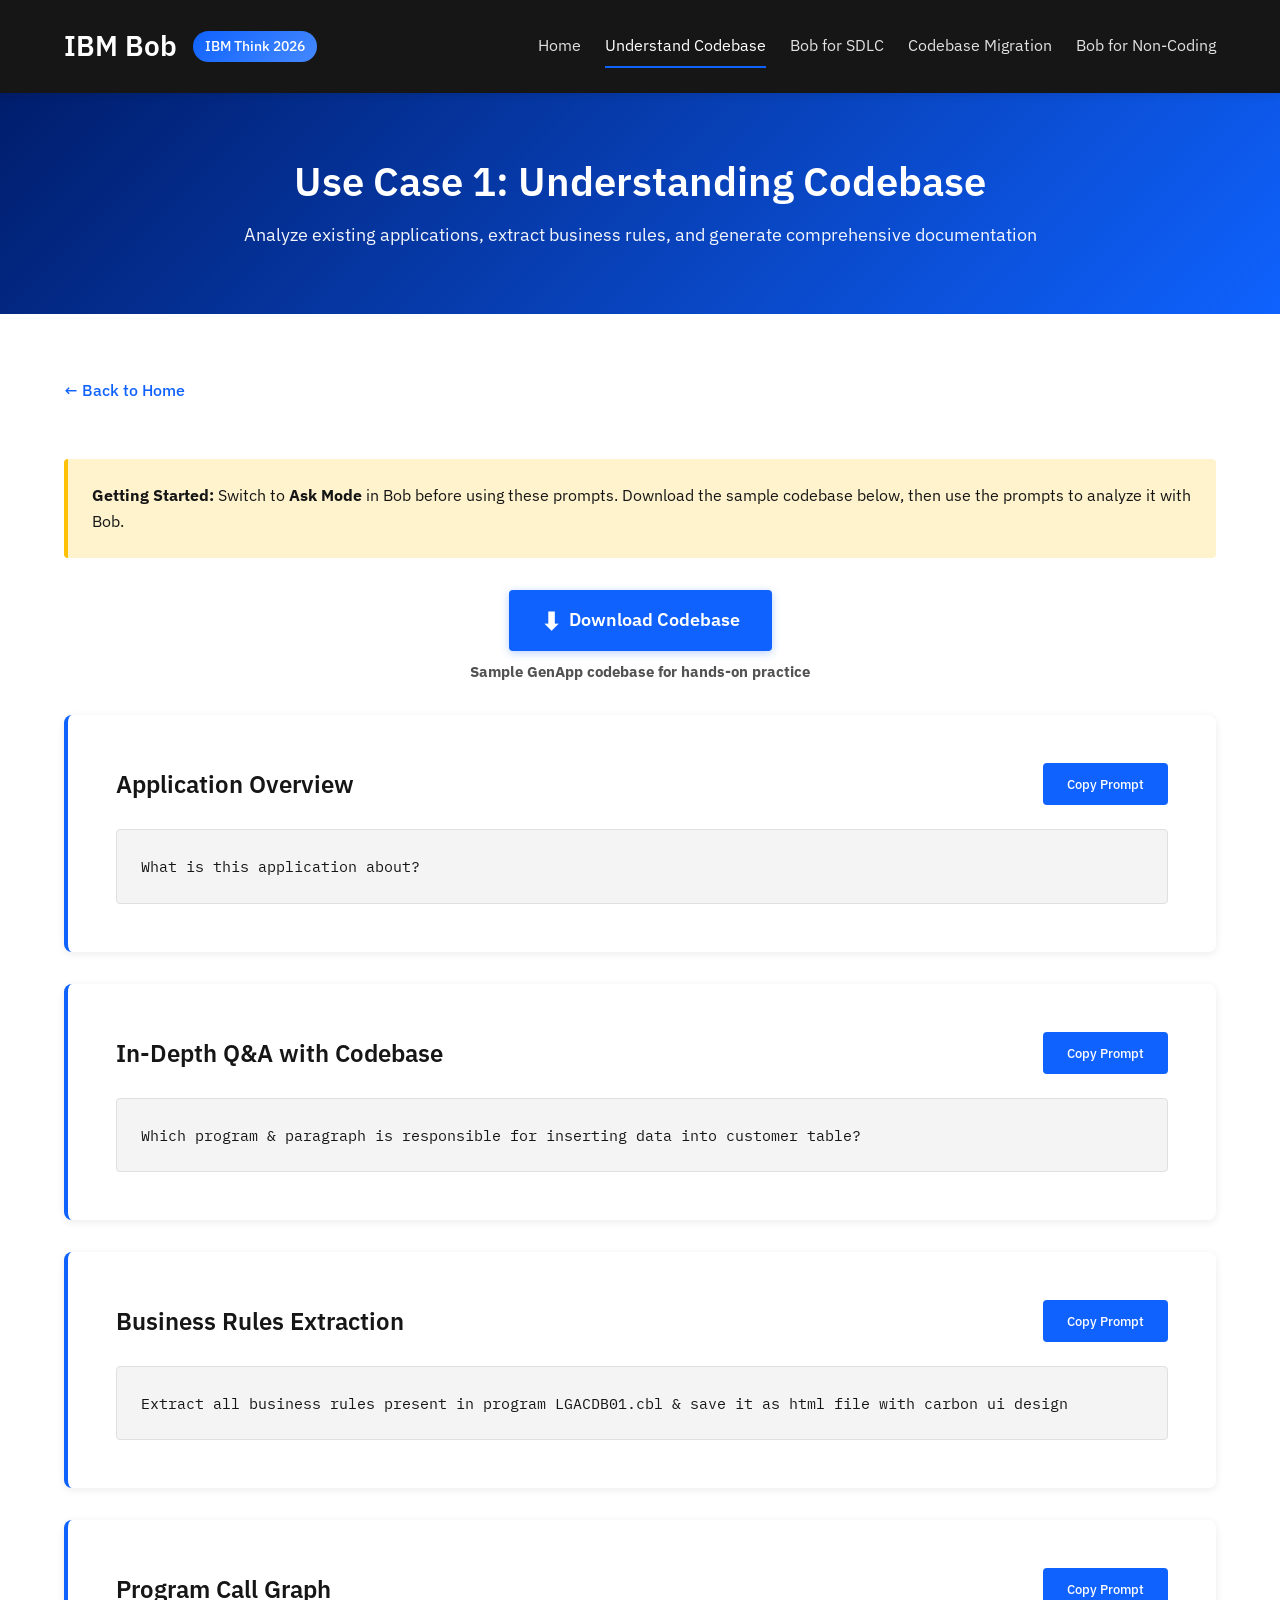
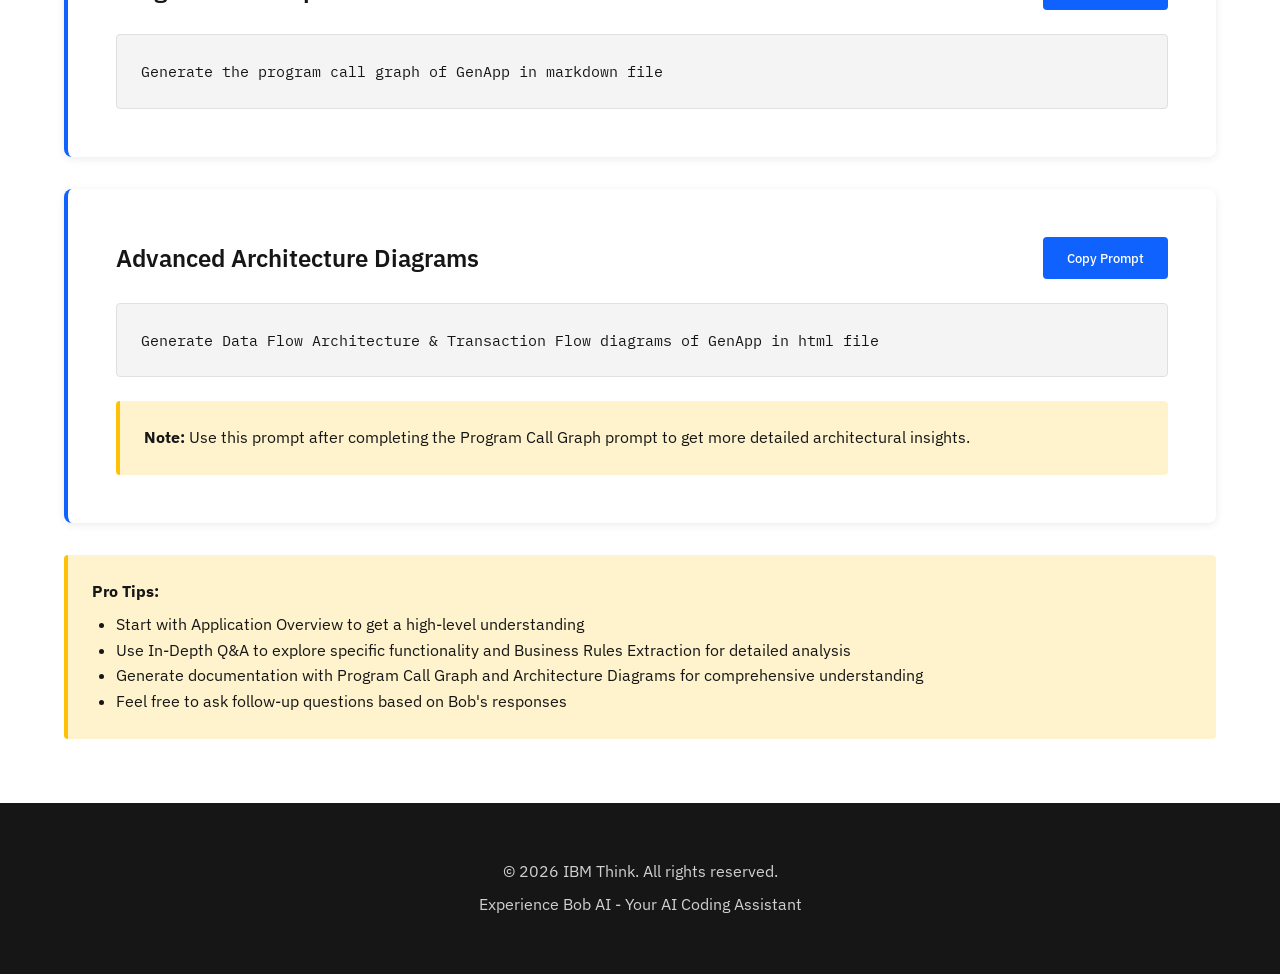
==== use-case-1.html @ 5309e9fd "Add files via upload" ====
<!DOCTYPE html>
<html lang="en">
<head>
    <meta charset="UTF-8">
    <meta name="viewport" content="width=device-width, initial-scale=1.0">
    <title>Use Case 1: Understanding Codebase | Bob AI</title>
    <link rel="stylesheet" href="styles.css">
    <link rel="preconnect" href="https://fonts.googleapis.com">
    <link rel="preconnect" href="https://fonts.gstatic.com" crossorigin>
    <link href="https://fonts.googleapis.com/css2?family=IBM+Plex+Sans:wght@300;400;500;600;700&family=IBM+Plex+Mono:wght@400;500&display=swap" rel="stylesheet">
</head>
<body>
    <header class="header">
        <div class="container">
            <div class="header-content">
                <div class="logo">
                    <h1>IBM Bob</h1>
                    <span class="event-badge">IBM Think 2026</span>
                </div>
                <nav class="nav">
                    <a href="index.html" class="nav-link">Home</a>
                    <a href="use-case-1.html" class="nav-link active">Understand Codebase</a>
                    <a href="use-case-2.html" class="nav-link">Bob for SDLC</a>
                    <a href="use-case-3.html" class="nav-link">Codebase Migration</a>
                    <a href="use-case-4.html" class="nav-link">Bob for Non-Coding</a>
                </nav>
            </div>
        </div>
    </header>

    <main>
        <section class="hero">
            <div class="container">
                <h1 class="hero-title">Use Case 1: Understanding Codebase</h1>
                <p class="hero-description">
                    Analyze existing applications, extract business rules, and generate comprehensive documentation
                </p>
            </div>
        </section>

        <section class="prompt-section">
            <div class="container">
                <a href="index.html" class="back-link">← Back to Home</a>

                <div class="prompt-note">
                    <strong>Getting Started:</strong> Switch to <strong>Ask Mode</strong> in Bob before using these prompts. Download the sample codebase below, then use the prompts to analyze it with Bob.
                </div>

                <!-- Download Codebase Button -->
                <div style="text-align: center; margin: 2rem 0;">
                    <a href="assets/GenApp.zip" download="GenApp.zip" class="download-btn">
                        <span class="download-icon">⬇</span> Download Codebase
                    </a>
                    <p style="margin-top: 0.5rem; color: var(--gray-70); font-size: 0.95rem;">
                        <strong>Sample GenApp codebase for hands-on practice</strong>
                    </p>
                </div>

                <!-- Prompt 1 -->
                <div class="prompt-card">
                    <div class="prompt-header">
                        <h2 class="prompt-title">Application Overview</h2>
                        <button class="copy-btn" data-prompt="prompt-1-1">Copy Prompt</button>
                    </div>
                    <div class="prompt-content" id="prompt-1-1">What is this application about?</div>
                </div>

                <!-- Prompt 2 -->
                <div class="prompt-card">
                    <div class="prompt-header">
                        <h2 class="prompt-title">In-Depth Q&A with Codebase</h2>
                        <button class="copy-btn" data-prompt="prompt-1-2">Copy Prompt</button>
                    </div>
                    <div class="prompt-content" id="prompt-1-2">Which program & paragraph is responsible for inserting data into customer table?</div>
                </div>

                <!-- Prompt 3 -->
                <div class="prompt-card">
                    <div class="prompt-header">
                        <h2 class="prompt-title">Business Rules Extraction</h2>
                        <button class="copy-btn" data-prompt="prompt-1-3">Copy Prompt</button>
                    </div>
                    <div class="prompt-content" id="prompt-1-3">Extract all business rules present in program LGACDB01.cbl & save it as html file with carbon ui design</div>
                </div>

                <!-- Prompt 4 -->
                <div class="prompt-card">
                    <div class="prompt-header">
                        <h2 class="prompt-title">Program Call Graph</h2>
                        <button class="copy-btn" data-prompt="prompt-1-4">Copy Prompt</button>
                    </div>
                    <div class="prompt-content" id="prompt-1-4">Generate the program call graph of GenApp in markdown file</div>
                </div>

                <!-- Prompt 5 -->
                <div class="prompt-card">
                    <div class="prompt-header">
                        <h2 class="prompt-title">Advanced Architecture Diagrams</h2>
                        <button class="copy-btn" data-prompt="prompt-1-4a">Copy Prompt</button>
                    </div>
                    <div class="prompt-content" id="prompt-1-4a">Generate Data Flow Architecture & Transaction Flow diagrams of GenApp in html file</div>
                    <div class="prompt-note">
                        <strong>Note:</strong> Use this prompt after completing the Program Call Graph prompt to get more detailed architectural insights.
                    </div>
                </div>

                <div class="prompt-note" style="margin-top: 2rem;">
                    <strong>Pro Tips:</strong>
                    <ul style="margin-top: 0.5rem; padding-left: 1.5rem;">
                        <li>Start with Application Overview to get a high-level understanding</li>
                        <li>Use In-Depth Q&A to explore specific functionality and Business Rules Extraction for detailed analysis</li>
                        <li>Generate documentation with Program Call Graph and Architecture Diagrams for comprehensive understanding</li>
                        <li>Feel free to ask follow-up questions based on Bob's responses</li>
                    </ul>
                </div>
            </div>
        </section>
    </main>

    <footer class="footer">
        <div class="container">
            <p>&copy; 2026 IBM Think. All rights reserved.</p>
            <p>Experience Bob AI - Your AI Coding Assistant</p>
        </div>
    </footer>

    <script src="script.js"></script>
</body>
</html>
---- styles.css ----
/* IBM Think Inspired Styles */
:root {
    --primary-blue: #0f62fe;
    --dark-blue: #001d6c;
    --light-blue: #4589ff;
    --gray-10: #f4f4f4;
    --gray-20: #e0e0e0;
    --gray-50: #8d8d8d;
    --gray-70: #525252;
    --gray-100: #161616;
    --white: #ffffff;
    --success: #24a148;
    --spacing-xs: 0.5rem;
    --spacing-sm: 1rem;
    --spacing-md: 1.5rem;
    --spacing-lg: 2rem;
    --spacing-xl: 3rem;
    --spacing-2xl: 4rem;
}

* {
    margin: 0;
    padding: 0;
    box-sizing: border-box;
}

body {
    font-family: 'IBM Plex Sans', -apple-system, BlinkMacSystemFont, 'Segoe UI', Roboto, sans-serif;
    line-height: 1.6;
    color: var(--gray-100);
    background-color: var(--white);
}

.container {
    max-width: 1200px;
    margin: 0 auto;
    padding: 0 var(--spacing-md);
}

/* Header */
.header {
    background-color: var(--gray-100);
    color: var(--white);
    padding: var(--spacing-md) 0;
    position: sticky;
    top: 0;
    z-index: 1000;
    box-shadow: 0 2px 8px rgba(0, 0, 0, 0.1);
}

.header-content {
    display: flex;
    justify-content: space-between;
    align-items: center;
    flex-wrap: wrap;
    gap: var(--spacing-md);
}

.logo {
    display: flex;
    align-items: center;
    gap: var(--spacing-sm);
}

.logo h1 {
    font-size: 1.75rem;
    font-weight: 600;
    color: var(--white);
}

.event-badge {
    background: linear-gradient(135deg, var(--primary-blue), var(--light-blue));
    padding: 0.25rem 0.75rem;
    border-radius: 20px;
    font-size: 0.875rem;
    font-weight: 500;
}

.nav {
    display: flex;
    gap: var(--spacing-md);
    flex-wrap: wrap;
}

.nav-link {
    color: var(--gray-20);
    text-decoration: none;
    font-weight: 400;
    transition: color 0.3s ease;
    padding: 0.5rem 0;
    border-bottom: 2px solid transparent;
}

.nav-link:hover,
.nav-link.active {
    color: var(--white);
    border-bottom-color: var(--primary-blue);
}

/* Hero Section */
.hero {
    background: linear-gradient(135deg, var(--dark-blue) 0%, var(--primary-blue) 100%);
    color: var(--white);
    padding: var(--spacing-2xl) 0;
    text-align: center;
}

.hero-title {
    font-size: 2.5rem;
    font-weight: 600;
    margin-bottom: var(--spacing-sm);
    line-height: 1.2;
}

.hero-subtitle {
    font-size: 1.5rem;
    font-weight: 400;
    margin-bottom: var(--spacing-md);
    opacity: 0.9;
}

.hero-description {
    font-size: 1.125rem;
    max-width: 800px;
    margin: 0 auto;
    opacity: 0.95;
}

/* Steps Section */
.steps {
    padding: var(--spacing-lg) 0;
    background-color: var(--gray-10);
}

.steps-compact {
    display: grid;
    grid-template-columns: repeat(auto-fit, minmax(250px, 1fr));
    gap: var(--spacing-md);
}

.step-compact {
    background: var(--white);
    padding: var(--spacing-md);
    border-radius: 8px;
    box-shadow: 0 2px 8px rgba(0, 0, 0, 0.08);
    display: flex;
    gap: var(--spacing-sm);
    align-items: flex-start;
}

.step-number-compact {
    display: inline-flex;
    align-items: center;
    justify-content: center;
    min-width: 32px;
    height: 32px;
    background: var(--primary-blue);
    color: var(--white);
    border-radius: 50%;
    font-size: 1.125rem;
    font-weight: 600;
    flex-shrink: 0;
}

.step-content-compact h3 {
    font-size: 1.125rem;
    font-weight: 600;
    margin-bottom: 0.25rem;
    color: var(--gray-100);
}

.step-content-compact p {
    font-size: 0.95rem;
    color: var(--gray-70);
    margin: 0;
    line-height: 1.4;
}

/* Use Cases Section */
.use-cases {
    padding: var(--spacing-2xl) 0;
}

.section-title {
    font-size: 2rem;
    font-weight: 600;
    text-align: center;
    margin-bottom: var(--spacing-sm);
    color: var(--gray-100);
}

.section-subtitle {
    text-align: center;
    font-size: 1.125rem;
    color: var(--gray-70);
    margin-bottom: var(--spacing-xl);
}

.use-case-grid {
    display: grid;
    grid-template-columns: repeat(auto-fit, minmax(280px, 1fr));
    gap: var(--spacing-lg);
    margin-top: var(--spacing-xl);
}

.use-case-card {
    background: var(--white);
    padding: var(--spacing-xl);
    border-radius: 8px;
    box-shadow: 0 2px 8px rgba(0, 0, 0, 0.08);
    text-decoration: none;
    color: inherit;
    transition: all 0.3s ease;
    border: 2px solid transparent;
    display: flex;
    flex-direction: column;
}

.use-case-card:hover {
    transform: translateY(-4px);
    box-shadow: 0 8px 24px rgba(0, 0, 0, 0.12);
    border-color: var(--primary-blue);
}

.use-case-title {
    font-size: 1.5rem;
    font-weight: 600;
    margin-bottom: var(--spacing-sm);
    color: var(--gray-100);
}

.use-case-description {
    color: var(--gray-70);
    margin-bottom: var(--spacing-md);
    flex-grow: 1;
}

.use-case-cta {
    color: var(--primary-blue);
    font-weight: 500;
    display: inline-flex;
    align-items: center;
    gap: 0.5rem;
}

/* Outcomes Section */
.outcomes {
    padding: var(--spacing-2xl) 0;
    background-color: var(--gray-10);
}

.outcomes-grid {
    display: grid;
    grid-template-columns: repeat(auto-fit, minmax(300px, 1fr));
    gap: var(--spacing-lg);
    margin-top: var(--spacing-xl);
}

.outcome-card {
    background: var(--white);
    padding: var(--spacing-xl);
    border-radius: 8px;
    text-align: center;
    box-shadow: 0 2px 8px rgba(0, 0, 0, 0.08);
}

.outcome-card p {
    color: var(--gray-70);
    font-size: 1.125rem;
}

/* Download Button */
.download-btn {
    display: inline-flex;
    align-items: center;
    gap: 0.5rem;
    background: var(--primary-blue);
    color: var(--white);
    padding: 1rem 2rem;
    border-radius: 4px;
    text-decoration: none;
    font-weight: 600;
    font-size: 1.125rem;
    transition: all 0.3s ease;
    box-shadow: 0 2px 8px rgba(15, 98, 254, 0.3);
}

.download-btn:hover {
    background: var(--light-blue);
    transform: translateY(-2px);
    box-shadow: 0 4px 12px rgba(15, 98, 254, 0.4);
}

.download-btn:active {
    transform: translateY(0);
}

.download-icon {
    font-size: 1.5rem;
    line-height: 1;
}

/* Footer */
.footer {
    background-color: var(--gray-100);
    color: var(--white);
    padding: var(--spacing-xl) 0;
    text-align: center;
}

.footer p {
    margin: var(--spacing-xs) 0;
    opacity: 0.8;
}

/* Prompt Card Styles (for use case pages) */
.prompt-section {
    padding: var(--spacing-2xl) 0;
}

.prompt-card {
    background: var(--white);
    padding: var(--spacing-xl);
    margin-bottom: var(--spacing-lg);
    border-radius: 8px;
    box-shadow: 0 2px 8px rgba(0, 0, 0, 0.08);
    border-left: 4px solid var(--primary-blue);
}

.prompt-header {
    display: flex;
    justify-content: space-between;
    align-items: center;
    margin-bottom: var(--spacing-md);
    flex-wrap: wrap;
    gap: var(--spacing-sm);
}

.prompt-title {
    font-size: 1.5rem;
    font-weight: 600;
    color: var(--gray-100);
}

.copy-btn {
    background: var(--primary-blue);
    color: var(--white);
    border: none;
    padding: 0.75rem 1.5rem;
    border-radius: 4px;
    font-weight: 500;
    cursor: pointer;
    transition: all 0.3s ease;
    font-family: inherit;
}

.copy-btn:hover {
    background: var(--light-blue);
    transform: translateY(-2px);
}

.copy-btn:active {
    transform: translateY(0);
}

.copy-btn.copied {
    background: var(--success);
}

.prompt-content {
    background: var(--gray-10);
    padding: var(--spacing-md);
    border-radius: 4px;
    font-family: 'IBM Plex Mono', monospace;
    font-size: 0.95rem;
    line-height: 1.6;
    white-space: pre-wrap;
    word-wrap: break-word;
    color: var(--gray-100);
    border: 1px solid var(--gray-20);
}

.prompt-note {
    margin-top: var(--spacing-md);
    padding: var(--spacing-md);
    background: #fff3cd;
    border-left: 4px solid #ffc107;
    border-radius: 4px;
    color: var(--gray-100);
}

.prompt-note.bonus-challenge {
    background: #d4edda;
    border-left: 4px solid #28a745;
}

.back-link {
    display: inline-flex;
    align-items: center;
    gap: 0.5rem;
    color: var(--primary-blue);
    text-decoration: none;
    font-weight: 500;
    margin-bottom: var(--spacing-lg);
    transition: color 0.3s ease;
}

.back-link:hover {
    color: var(--light-blue);
}

/* Responsive Design */
@media (max-width: 768px) {
    .hero-title {
        font-size: 2rem;
    }

    .hero-subtitle {
        font-size: 1.25rem;
    }

    .nav {
        width: 100%;
        justify-content: center;
    }

    .use-case-grid {
        grid-template-columns: 1fr;
    }

    .outcomes-grid {
        grid-template-columns: 1fr;
    }

    .step-card {
        padding: var(--spacing-lg);
    }
}

@media (max-width: 480px) {
    .hero-title {
        font-size: 1.5rem;
    }

    .section-title {
        font-size: 1.5rem;
    }

    .prompt-header {
        flex-direction: column;
        align-items: flex-start;
    }

    .copy-btn {
        width: 100%;
    }
}

/* Made with Bob */
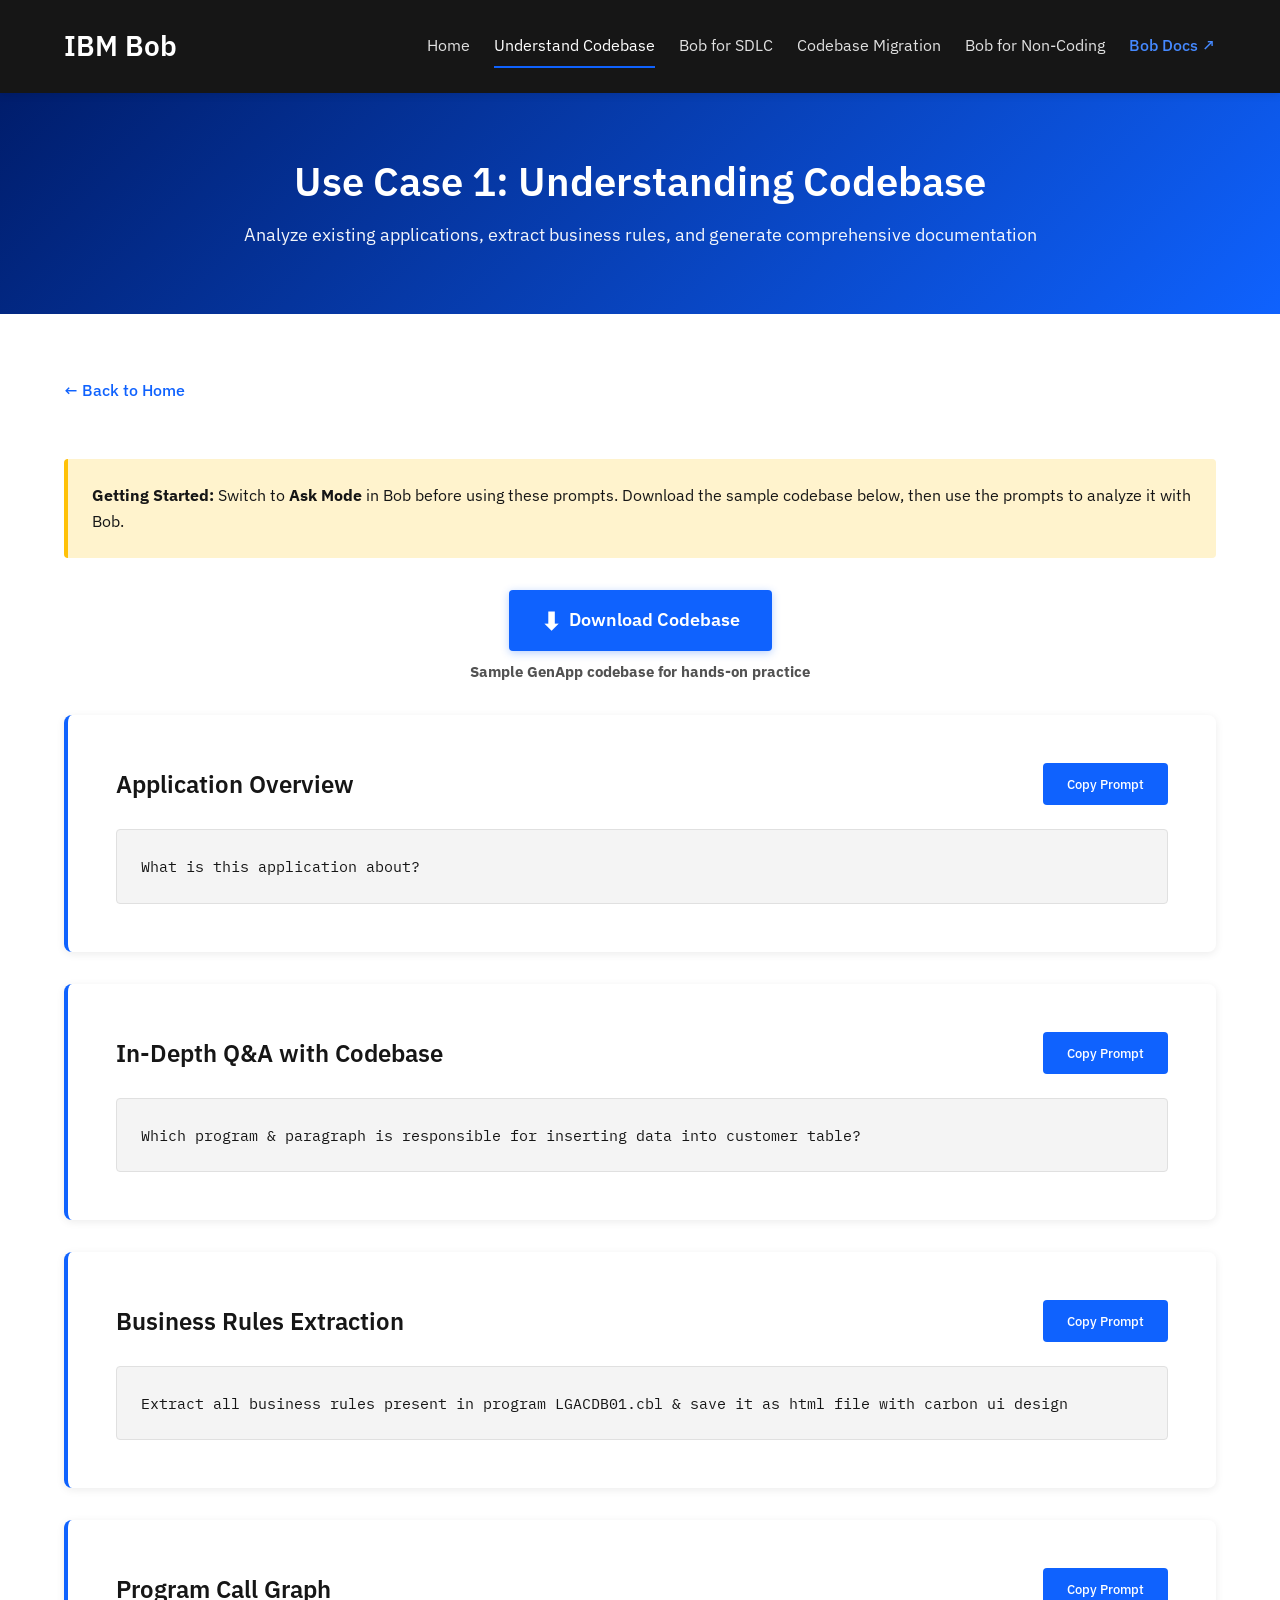
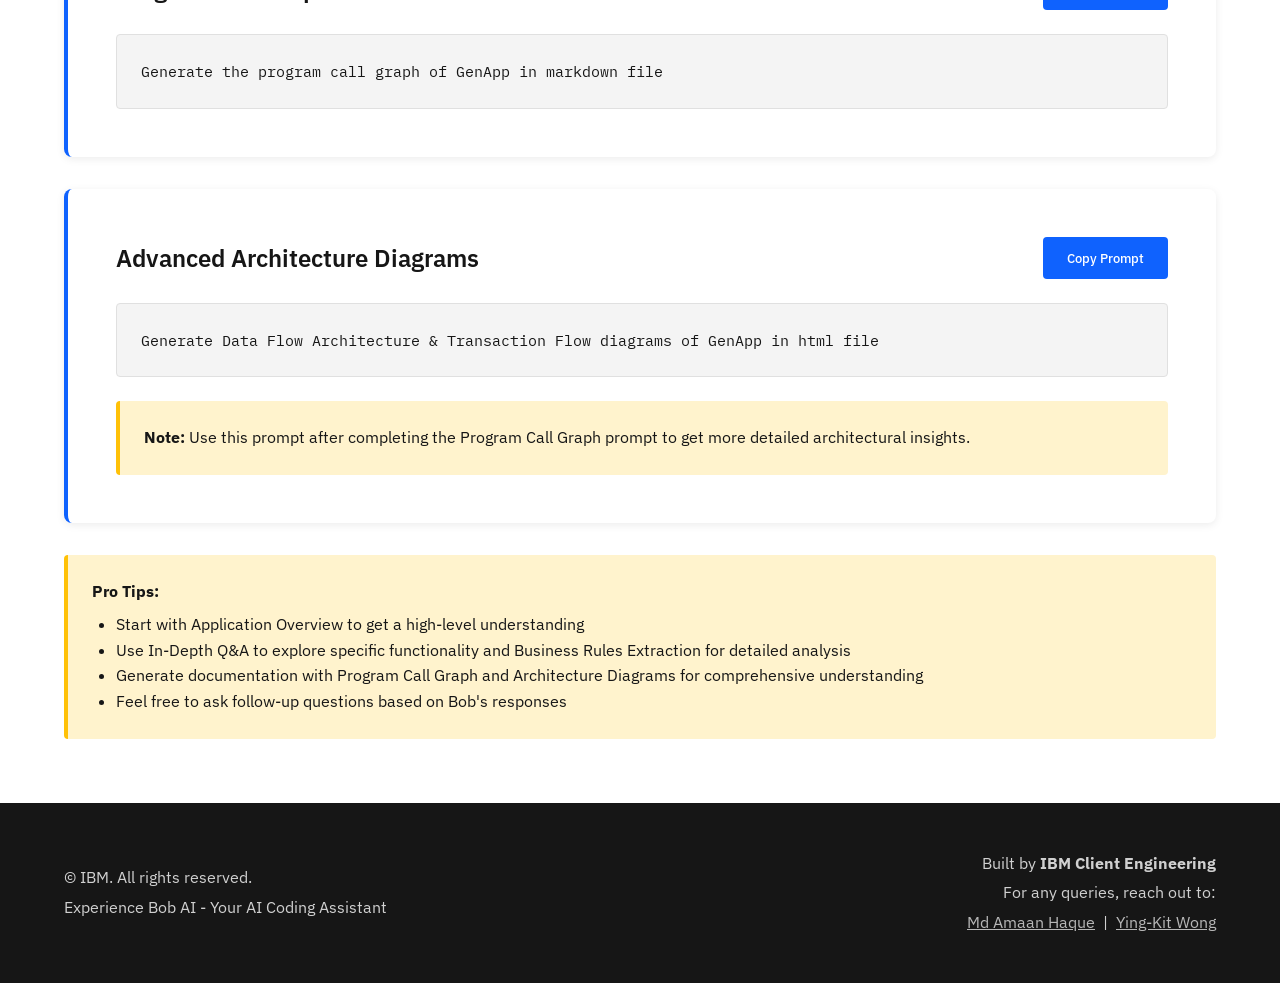
==== commit 7555f920: "Add files via upload" ====
--- a/use-case-1.html
+++ b/use-case-1.html
@@ -14,8 +14,7 @@
         <div class="container">
             <div class="header-content">
                 <div class="logo">
-                    <h1>IBM Bob</h1>
-                    <span class="event-badge">IBM Think 2026</span>
+                    <h1><a href="https://bob.ibm.com/" class="logo-link" target="_blank" rel="noopener">IBM Bob</a></h1>
                 </div>
                 <nav class="nav">
                     <a href="index.html" class="nav-link">Home</a>
@@ -23,6 +22,7 @@
                     <a href="use-case-2.html" class="nav-link">Bob for SDLC</a>
                     <a href="use-case-3.html" class="nav-link">Codebase Migration</a>
                     <a href="use-case-4.html" class="nav-link">Bob for Non-Coding</a>
+                    <a href="https://bob.ibm.com/docs/ide" class="nav-link nav-link-docs" target="_blank" rel="noopener">Bob Docs ↗</a>
                 </nav>
             </div>
         </div>
@@ -119,8 +119,18 @@
 
     <footer class="footer">
         <div class="container">
-            <p>&copy; 2026 IBM Think. All rights reserved.</p>
-            <p>Experience Bob AI - Your AI Coding Assistant</p>
+            <div class="footer-left">
+                <p>&copy; IBM. All rights reserved.</p>
+                <p>Experience Bob AI - Your AI Coding Assistant</p>
+            </div>
+            <div class="footer-right">
+                <p>Built by <strong>IBM Client Engineering</strong></p>
+                <p>For any queries, reach out to:</p>
+                <p>
+                    <a href="mailto:md.amaan.haque@ibm.com" class="footer-link">Md Amaan Haque</a> &nbsp;|&nbsp;
+                    <a href="mailto:yingkitw@ibm.com" class="footer-link">Ying-Kit Wong</a>
+                </p>
+            </div>
         </div>
     </footer>
 
--- a/styles.css
+++ b/styles.css
@@ -68,6 +68,15 @@
     color: var(--white);
 }
 
+.logo-link {
+    color: inherit;
+    text-decoration: none;
+}
+
+.logo-link:hover {
+    text-decoration: underline;
+}
+
 .event-badge {
     background: linear-gradient(135deg, var(--primary-blue), var(--light-blue));
     padding: 0.25rem 0.75rem;
@@ -97,6 +106,11 @@
     border-bottom-color: var(--primary-blue);
 }
 
+.nav-link-docs {
+    color: var(--light-blue);
+    font-weight: 500;
+}
+
 /* Hero Section */
 .hero {
     background: linear-gradient(135deg, var(--dark-blue) 0%, var(--primary-blue) 100%);
@@ -110,6 +124,7 @@
     font-weight: 600;
     margin-bottom: var(--spacing-sm);
     line-height: 1.2;
+    white-space: nowrap;
 }
 
 .hero-subtitle {
@@ -305,12 +320,40 @@
     background-color: var(--gray-100);
     color: var(--white);
     padding: var(--spacing-xl) 0;
-    text-align: center;
+}
+
+.footer .container {
+    display: flex;
+    justify-content: space-between;
+    align-items: center;
+    gap: var(--spacing-lg);
+    flex-wrap: wrap;
+}
+
+.footer-left,
+.footer-right {
+    display: flex;
+    flex-direction: column;
+    gap: 0.25rem;
+}
+
+.footer-right {
+    text-align: right;
 }
 
 .footer p {
-    margin: var(--spacing-xs) 0;
+    margin: 0;
     opacity: 0.8;
+}
+
+.footer-link {
+    color: var(--gray-20);
+    text-decoration: underline;
+    transition: color 0.2s ease;
+}
+
+.footer-link:hover {
+    color: var(--white);
 }
 
 /* Prompt Card Styles (for use case pages) */
@@ -456,4 +499,28 @@
     }
 }
 
+/* Bob Video Section */
+.bob-video-section {
+    background-color: var(--white);
+    padding: 0;
+    text-align: center;
+}
+
+.bob-video-wrapper {
+    display: flex;
+    justify-content: center;
+    align-items: flex-end;
+}
+
+.bob-video-circle {
+    width: 420px;
+    height: auto;
+    border-radius: 0;
+    object-fit: unset;
+    object-position: unset;
+    border: none;
+    box-shadow: none;
+    display: block;
+}
+
 /* Made with Bob */
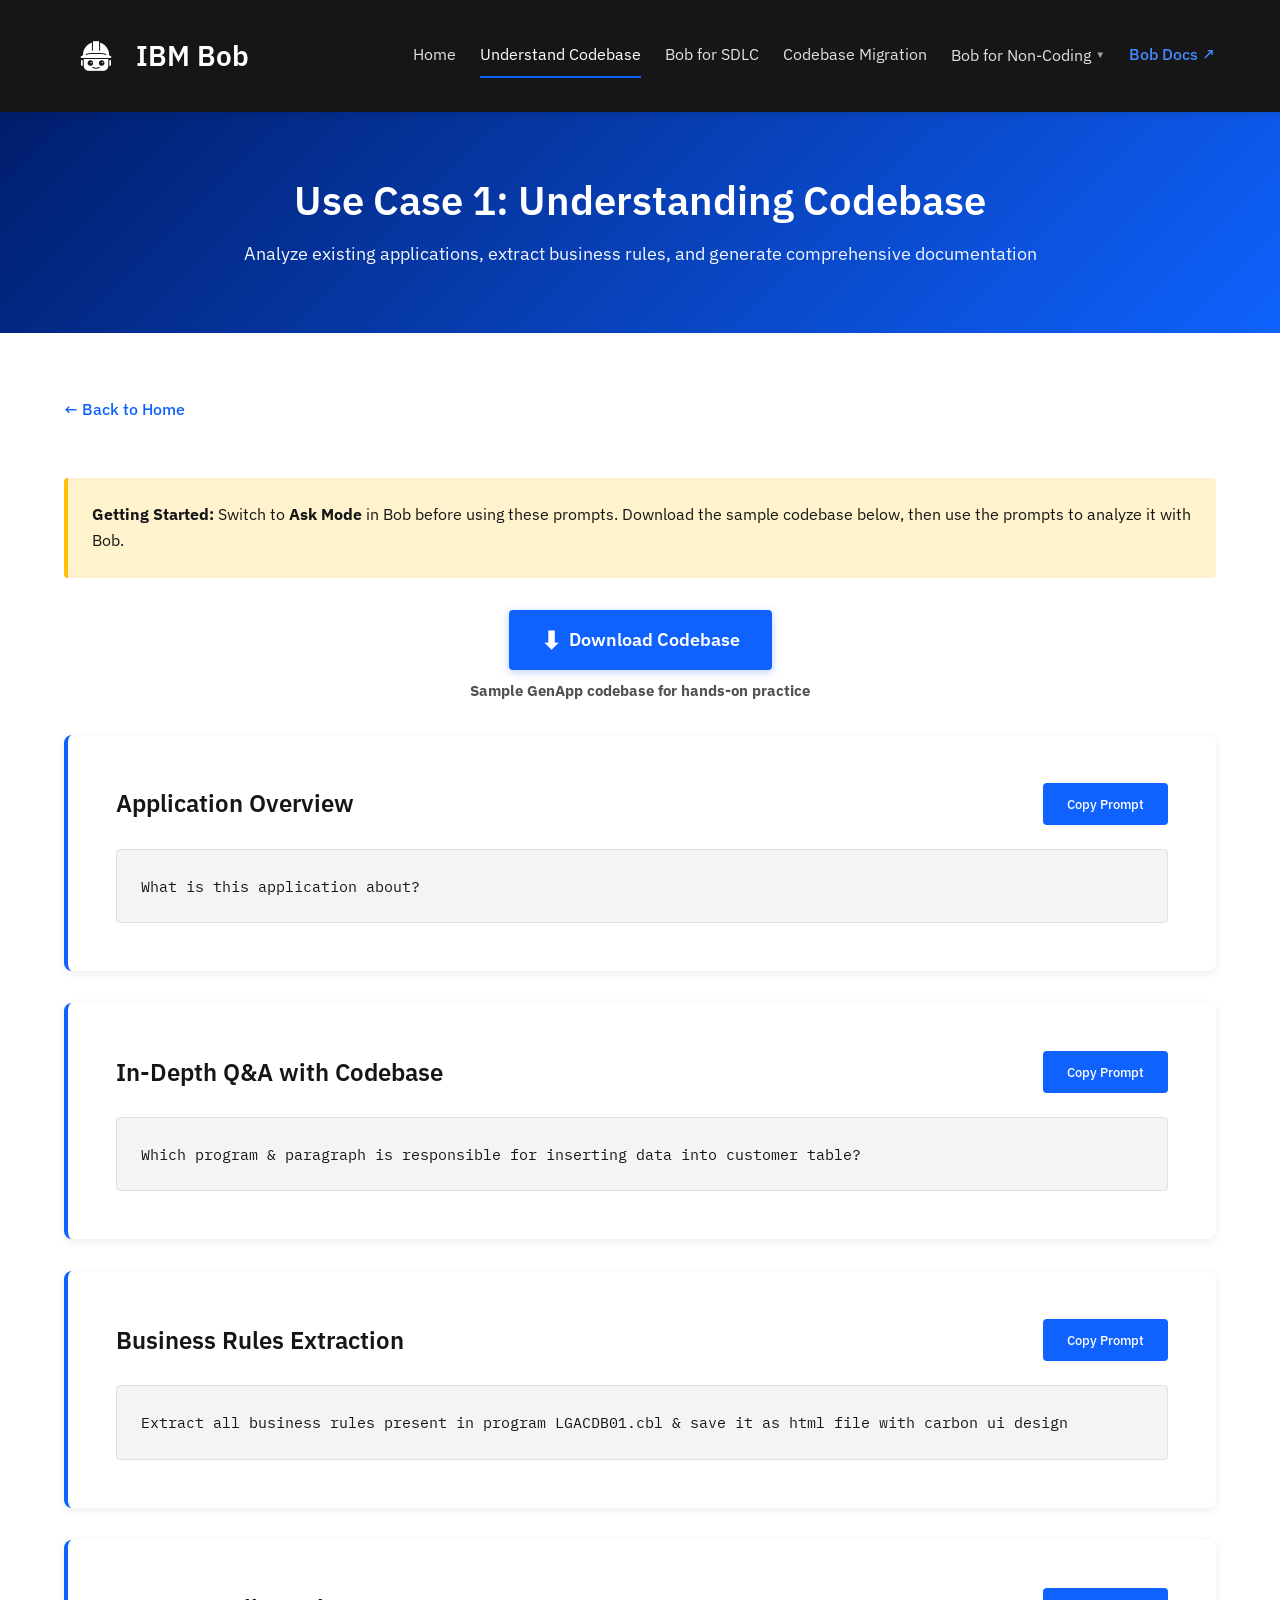
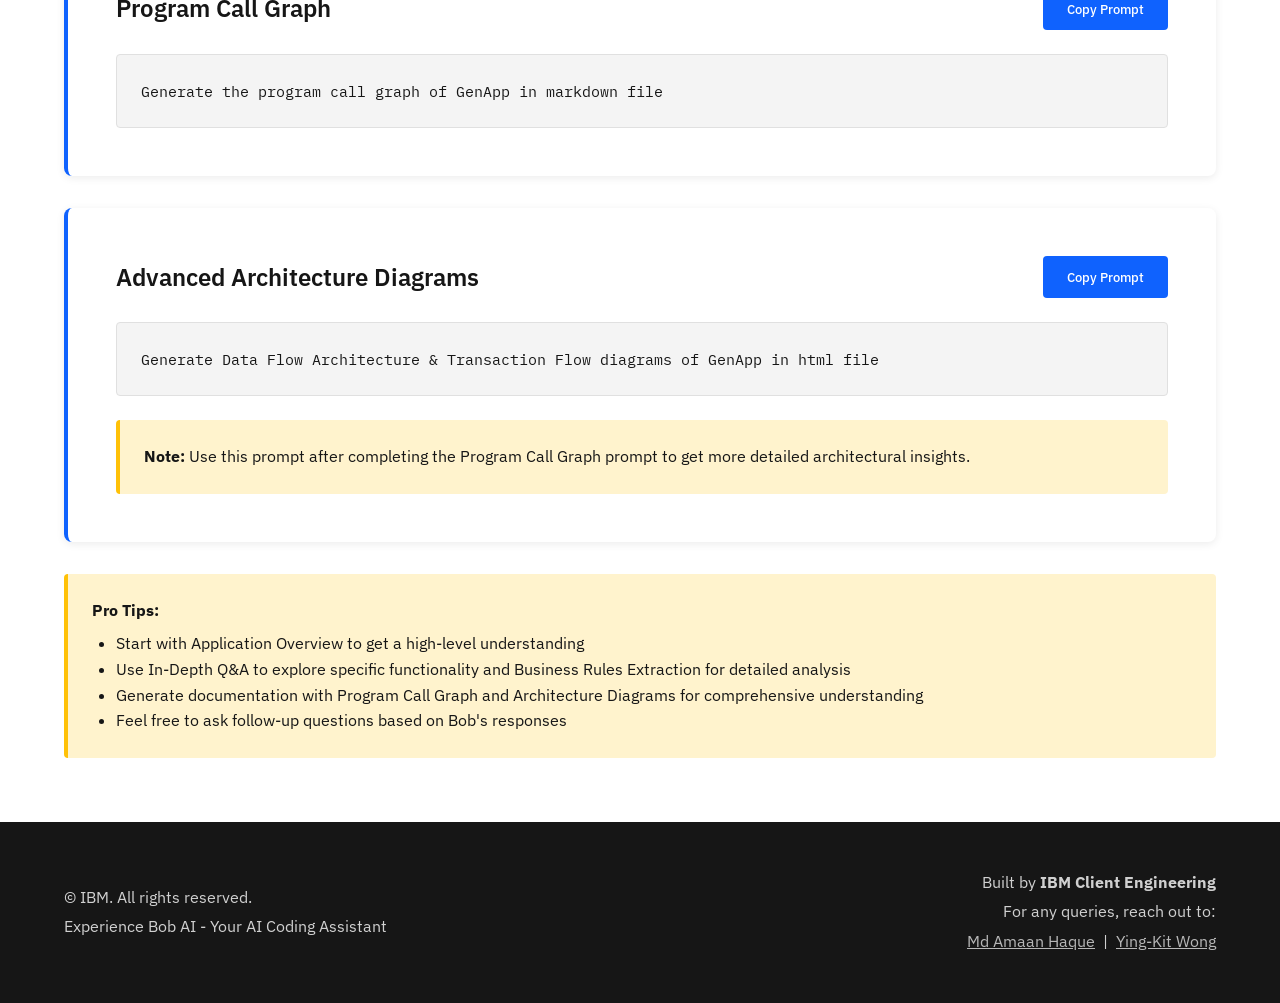
==== commit 976cae96: "Add files via upload" ====
--- a/use-case-1.html
+++ b/use-case-1.html
@@ -14,14 +14,28 @@
         <div class="container">
             <div class="header-content">
                 <div class="logo">
-                    <h1><a href="https://bob.ibm.com/" class="logo-link" target="_blank" rel="noopener">IBM Bob</a></h1>
+                    <h1><a href="https://bob.ibm.com/" class="logo-link" target="_blank" rel="noopener"><img src="bob-icon.png" alt="Bob" class="logo-icon">IBM Bob</a></h1>
                 </div>
                 <nav class="nav">
                     <a href="index.html" class="nav-link">Home</a>
                     <a href="use-case-1.html" class="nav-link active">Understand Codebase</a>
                     <a href="use-case-2.html" class="nav-link">Bob for SDLC</a>
                     <a href="use-case-3.html" class="nav-link">Codebase Migration</a>
-                    <a href="use-case-4.html" class="nav-link">Bob for Non-Coding</a>
+                    <div class="nav-dropdown">
+                        <button class="nav-dropdown-toggle">Bob for Non-Coding <span class="dropdown-caret">&#9660;</span></button>
+                        <div class="nav-dropdown-menu">
+                            <div class="nav-dropdown-menu-inner">
+                                <a href="use-case-4.html?tab=game" class="nav-dropdown-item">
+                                    <span class="dropdown-item-label">4.1 Build a Game with Bob</span>
+                                    <span class="dropdown-item-desc">Build arcade games and creative apps</span>
+                                </a>
+                                <a href="use-case-4.html?tab=data" class="nav-dropdown-item">
+                                    <span class="dropdown-item-label">4.2 Exploratory Data Analysis &amp; Visualizations</span>
+                                    <span class="dropdown-item-desc">Analyze data and generate interactive dashboards</span>
+                                </a>
+                            </div>
+                        </div>
+                    </div>
                     <a href="https://bob.ibm.com/docs/ide" class="nav-link nav-link-docs" target="_blank" rel="noopener">Bob Docs ↗</a>
                 </nav>
             </div>
--- a/styles.css
+++ b/styles.css
@@ -69,12 +69,22 @@
 }
 
 .logo-link {
+    display: flex;
+    align-items: center;
+    gap: 0.5rem;
     color: inherit;
     text-decoration: none;
 }
 
 .logo-link:hover {
     text-decoration: underline;
+}
+
+.logo-icon {
+    width: 64px;
+    height: 64px;
+    object-fit: contain;
+    display: block;
 }
 
 .event-badge {
@@ -89,6 +99,7 @@
     display: flex;
     gap: var(--spacing-md);
     flex-wrap: wrap;
+    align-items: center;
 }
 
 .nav-link {
@@ -109,6 +120,111 @@
 .nav-link-docs {
     color: var(--light-blue);
     font-weight: 500;
+}
+
+/* Nav dropdown */
+.nav-dropdown {
+    position: relative;
+}
+
+.nav-dropdown-toggle {
+    display: flex;
+    align-items: center;
+    gap: 0.3rem;
+    color: var(--gray-20);
+    text-decoration: none;
+    font-weight: 400;
+    padding: 0.5rem 0;
+    border-bottom: 2px solid transparent;
+    cursor: pointer;
+    background: none;
+    border-top: none;
+    border-left: none;
+    border-right: none;
+    font-family: inherit;
+    font-size: inherit;
+    transition: color 0.3s ease;
+    white-space: nowrap;
+}
+
+.nav-dropdown-toggle:hover,
+.nav-dropdown-toggle.active {
+    color: var(--white);
+    border-bottom-color: var(--primary-blue);
+}
+
+.nav-dropdown-toggle .dropdown-caret {
+    font-size: 0.6rem;
+    opacity: 0.7;
+    transition: transform 0.2s;
+    line-height: 1;
+}
+
+.nav-dropdown:hover .dropdown-caret,
+.nav-dropdown:focus-within .dropdown-caret {
+    transform: rotate(180deg);
+}
+
+.nav-dropdown-menu {
+    display: none;
+    position: absolute;
+    top: 100%;
+    left: 50%;
+    transform: translateX(-50%);
+    padding-top: 0.5rem;
+    min-width: 280px;
+    z-index: 200;
+}
+
+.nav-dropdown-menu-inner {
+    background: var(--white);
+    border: 1px solid var(--gray-20);
+    border-radius: 6px;
+    box-shadow: 0 4px 16px rgba(0, 0, 0, 0.12);
+    overflow: hidden;
+}
+
+.nav-dropdown:hover .nav-dropdown-menu,
+.nav-dropdown:focus-within .nav-dropdown-menu {
+    display: block;
+}
+
+.nav-dropdown-item {
+    display: block;
+    padding: 0.8rem 1.2rem;
+    color: var(--gray-100);
+    text-decoration: none;
+    font-size: 0.9rem;
+    font-weight: 400;
+    border-left: 3px solid transparent;
+    transition: background 0.15s, border-color 0.15s, color 0.15s;
+}
+
+.nav-dropdown-item:hover {
+    background: var(--gray-10);
+    border-left-color: var(--primary-blue);
+    color: var(--primary-blue);
+}
+
+.nav-dropdown-item + .nav-dropdown-item {
+    border-top: 1px solid var(--gray-20);
+}
+
+.nav-dropdown-item .dropdown-item-label {
+    display: block;
+    font-weight: 500;
+    color: inherit;
+}
+
+.nav-dropdown-item .dropdown-item-desc {
+    display: block;
+    font-size: 0.8rem;
+    color: var(--gray-50);
+    margin-top: 0.15rem;
+}
+
+.nav-dropdown-item:hover .dropdown-item-desc {
+    color: var(--light-blue);
 }
 
 /* Hero Section */
@@ -524,3 +640,84 @@
 }
 
 /* Made with Bob */
+
+/* Sub-tabs (Use Case 4) */
+.sub-tabs {
+    display: flex;
+    gap: 0;
+    margin: 1.75rem 0 0;
+    background: var(--gray-10);
+    border: 1px solid var(--gray-20);
+    border-bottom: none;
+    border-radius: 8px 8px 0 0;
+    padding: 0 1rem;
+}
+
+.sub-tab-btn {
+    padding: 0.85rem 1.5rem;
+    font-family: 'IBM Plex Sans', sans-serif;
+    font-size: 0.95rem;
+    font-weight: 500;
+    color: var(--gray-70);
+    background: none;
+    border: none;
+    border-bottom: 3px solid transparent;
+    margin-bottom: -1px;
+    cursor: pointer;
+    transition: color 0.15s, border-color 0.15s;
+    white-space: nowrap;
+}
+
+.sub-tab-btn:hover {
+    color: var(--gray-100);
+    border-bottom-color: var(--gray-20);
+}
+
+.sub-tab-btn.active {
+    color: var(--primary-blue);
+    border-bottom-color: var(--primary-blue);
+    font-weight: 600;
+}
+
+.sub-tab-panel {
+    display: none;
+    padding: 2rem;
+    background: var(--white);
+    border: 1px solid var(--gray-20);
+    border-top: none;
+    border-radius: 0 0 8px 8px;
+}
+
+.sub-tab-panel.active {
+    display: block;
+}
+
+@media (max-width: 600px) {
+    .sub-tabs {
+        flex-direction: column;
+        border-radius: 8px;
+        border-bottom: 1px solid var(--gray-20);
+        padding: 0.5rem;
+        gap: 0.25rem;
+    }
+
+    .sub-tab-btn {
+        border: 1px solid var(--gray-20);
+        border-radius: 4px;
+        margin-bottom: 0;
+        text-align: center;
+    }
+
+    .sub-tab-btn.active {
+        background: #e8f0fe;
+        border-color: var(--primary-blue);
+        color: var(--primary-blue);
+        border-bottom-color: var(--primary-blue);
+    }
+
+    .sub-tab-panel {
+        border-radius: 8px;
+        margin-top: 0.5rem;
+        border-top: 1px solid var(--gray-20);
+    }
+}
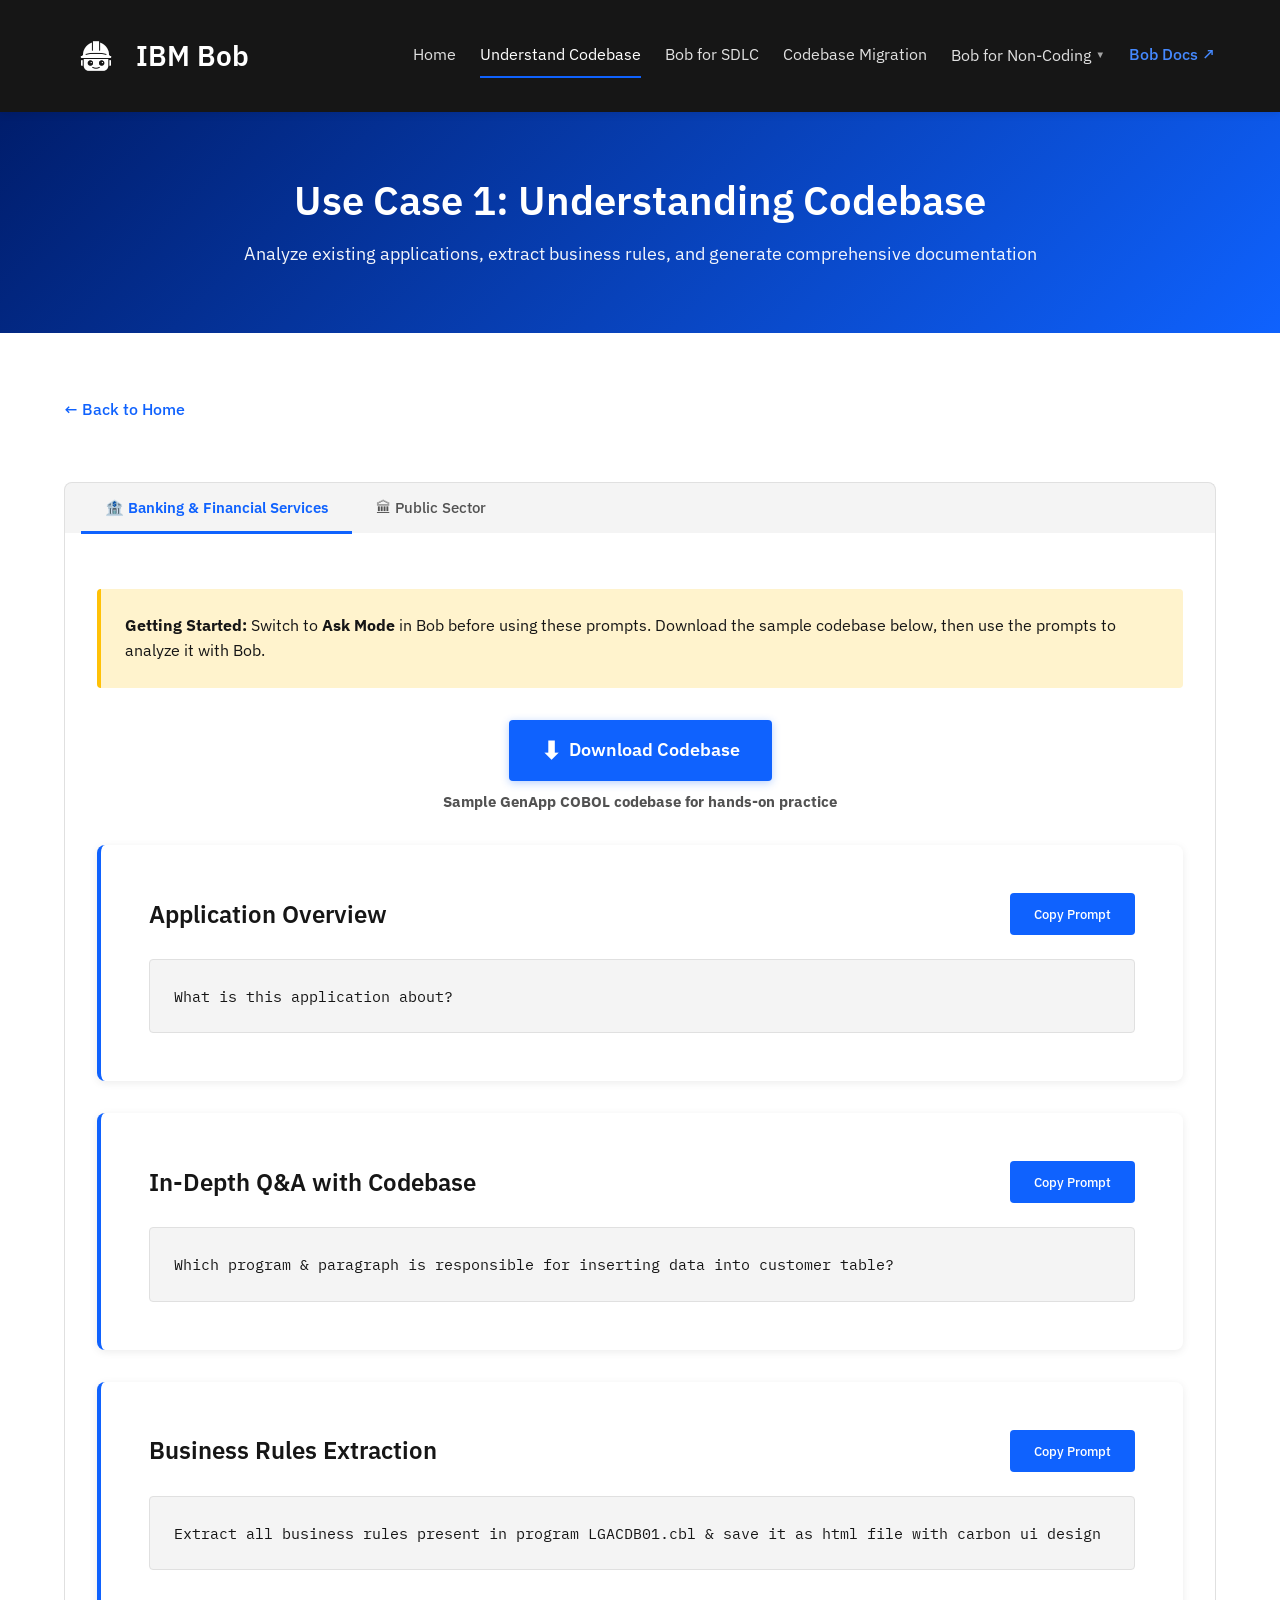
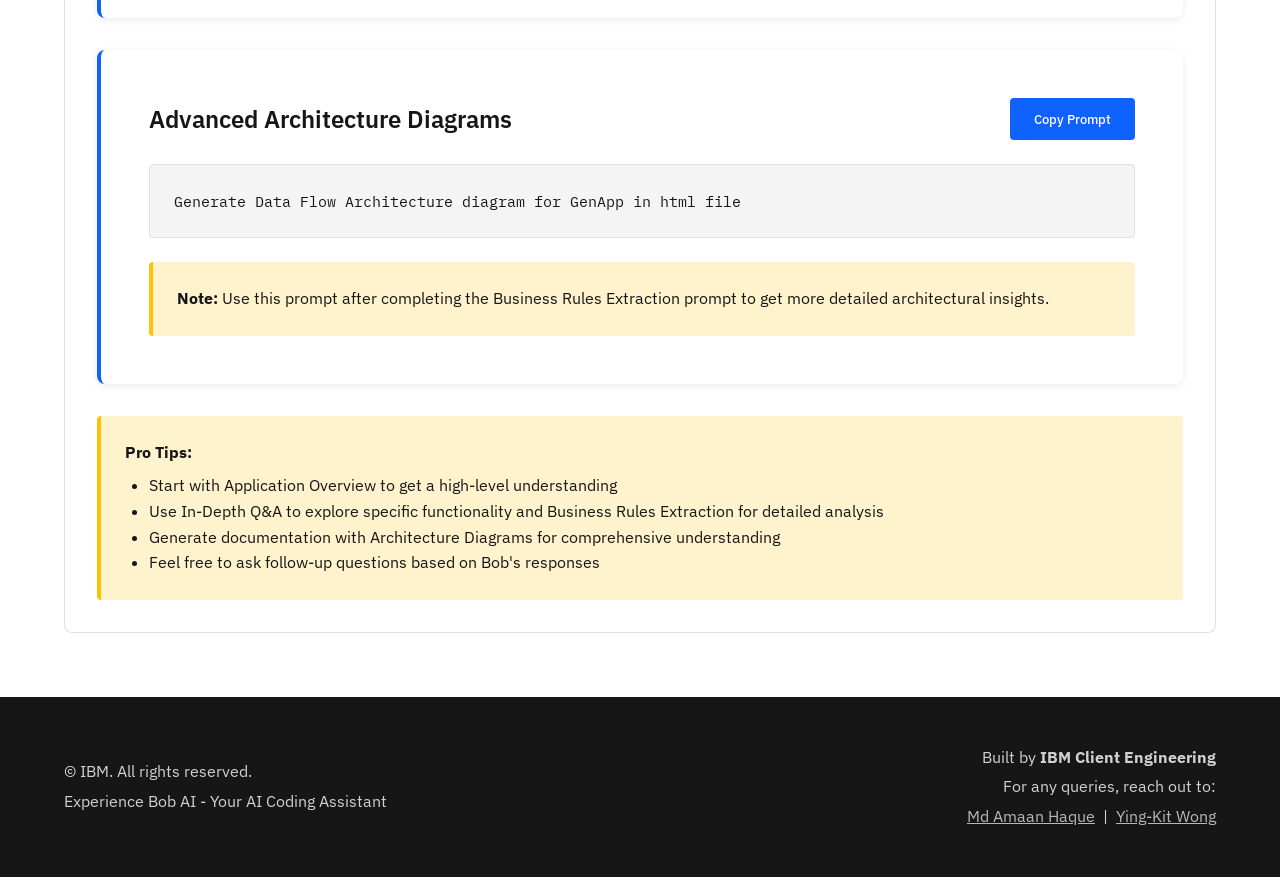
==== commit aaa5feb3: "Add files via upload" ====
--- a/use-case-1.html
+++ b/use-case-1.html
@@ -33,6 +33,10 @@
                                     <span class="dropdown-item-label">4.2 Exploratory Data Analysis &amp; Visualizations</span>
                                     <span class="dropdown-item-desc">Analyze data and generate interactive dashboards</span>
                                 </a>
+                                <a href="use-case-4.html?tab=music" class="nav-dropdown-item">
+                                    <span class="dropdown-item-label">4.3 Bob Composes Songs in Your Voice</span>
+                                    <span class="dropdown-item-desc">Generate music and cover a song in your own voice</span>
+                                </a>
                             </div>
                         </div>
                     </div>
@@ -56,77 +60,144 @@
             <div class="container">
                 <a href="index.html" class="back-link">← Back to Home</a>
 
-                <div class="prompt-note">
-                    <strong>Getting Started:</strong> Switch to <strong>Ask Mode</strong> in Bob before using these prompts. Download the sample codebase below, then use the prompts to analyze it with Bob.
-                </div>
-
-                <!-- Download Codebase Button -->
-                <div style="text-align: center; margin: 2rem 0;">
-                    <a href="assets/GenApp.zip" download="GenApp.zip" class="download-btn">
-                        <span class="download-icon">⬇</span> Download Codebase
-                    </a>
-                    <p style="margin-top: 0.5rem; color: var(--gray-70); font-size: 0.95rem;">
-                        <strong>Sample GenApp codebase for hands-on practice</strong>
-                    </p>
-                </div>
-
-                <!-- Prompt 1 -->
-                <div class="prompt-card">
-                    <div class="prompt-header">
-                        <h2 class="prompt-title">Application Overview</h2>
-                        <button class="copy-btn" data-prompt="prompt-1-1">Copy Prompt</button>
-                    </div>
-                    <div class="prompt-content" id="prompt-1-1">What is this application about?</div>
-                </div>
-
-                <!-- Prompt 2 -->
-                <div class="prompt-card">
-                    <div class="prompt-header">
-                        <h2 class="prompt-title">In-Depth Q&A with Codebase</h2>
-                        <button class="copy-btn" data-prompt="prompt-1-2">Copy Prompt</button>
-                    </div>
-                    <div class="prompt-content" id="prompt-1-2">Which program & paragraph is responsible for inserting data into customer table?</div>
-                </div>
-
-                <!-- Prompt 3 -->
-                <div class="prompt-card">
-                    <div class="prompt-header">
-                        <h2 class="prompt-title">Business Rules Extraction</h2>
-                        <button class="copy-btn" data-prompt="prompt-1-3">Copy Prompt</button>
-                    </div>
-                    <div class="prompt-content" id="prompt-1-3">Extract all business rules present in program LGACDB01.cbl & save it as html file with carbon ui design</div>
-                </div>
-
-                <!-- Prompt 4 -->
-                <div class="prompt-card">
-                    <div class="prompt-header">
-                        <h2 class="prompt-title">Program Call Graph</h2>
-                        <button class="copy-btn" data-prompt="prompt-1-4">Copy Prompt</button>
-                    </div>
-                    <div class="prompt-content" id="prompt-1-4">Generate the program call graph of GenApp in markdown file</div>
-                </div>
-
-                <!-- Prompt 5 -->
-                <div class="prompt-card">
-                    <div class="prompt-header">
-                        <h2 class="prompt-title">Advanced Architecture Diagrams</h2>
-                        <button class="copy-btn" data-prompt="prompt-1-4a">Copy Prompt</button>
-                    </div>
-                    <div class="prompt-content" id="prompt-1-4a">Generate Data Flow Architecture & Transaction Flow diagrams of GenApp in html file</div>
+                <!-- Industry Tabs -->
+                <div class="sub-tabs industry-tabs">
+                    <button class="sub-tab-btn active" data-tab="uc1-banking">🏦 Banking &amp; Financial Services</button>
+                    <button class="sub-tab-btn" data-tab="uc1-publicsector">🏛 Public Sector</button>
+                </div>
+
+                <!-- ── TAB: Banking & Financial Services ── -->
+                <div class="sub-tab-panel active" id="uc1-banking">
                     <div class="prompt-note">
-                        <strong>Note:</strong> Use this prompt after completing the Program Call Graph prompt to get more detailed architectural insights.
-                    </div>
-                </div>
-
-                <div class="prompt-note" style="margin-top: 2rem;">
-                    <strong>Pro Tips:</strong>
-                    <ul style="margin-top: 0.5rem; padding-left: 1.5rem;">
-                        <li>Start with Application Overview to get a high-level understanding</li>
-                        <li>Use In-Depth Q&A to explore specific functionality and Business Rules Extraction for detailed analysis</li>
-                        <li>Generate documentation with Program Call Graph and Architecture Diagrams for comprehensive understanding</li>
-                        <li>Feel free to ask follow-up questions based on Bob's responses</li>
-                    </ul>
-                </div>
+                        <strong>Getting Started:</strong> Switch to <strong>Ask Mode</strong> in Bob before using these prompts. Download the sample codebase below, then use the prompts to analyze it with Bob.
+                    </div>
+
+                    <!-- Download Codebase Button -->
+                    <div style="text-align: center; margin: 2rem 0;">
+                        <a href="assets/GenApp.zip" download="GenApp.zip" class="download-btn">
+                            <span class="download-icon">⬇</span> Download Codebase
+                        </a>
+                        <p style="margin-top: 0.5rem; color: var(--gray-70); font-size: 0.95rem;">
+                            <strong>Sample GenApp COBOL codebase for hands-on practice</strong>
+                        </p>
+                    </div>
+
+                    <!-- Prompt 1 -->
+                    <div class="prompt-card">
+                        <div class="prompt-header">
+                            <h2 class="prompt-title">Application Overview</h2>
+                            <button class="copy-btn" data-prompt="prompt-1-1">Copy Prompt</button>
+                        </div>
+                        <div class="prompt-content" id="prompt-1-1">What is this application about?</div>
+                    </div>
+
+                    <!-- Prompt 2 -->
+                    <div class="prompt-card">
+                        <div class="prompt-header">
+                            <h2 class="prompt-title">In-Depth Q&amp;A with Codebase</h2>
+                            <button class="copy-btn" data-prompt="prompt-1-2">Copy Prompt</button>
+                        </div>
+                        <div class="prompt-content" id="prompt-1-2">Which program &amp; paragraph is responsible for inserting data into customer table?</div>
+                    </div>
+
+                    <!-- Prompt 3 -->
+                    <div class="prompt-card">
+                        <div class="prompt-header">
+                            <h2 class="prompt-title">Business Rules Extraction</h2>
+                            <button class="copy-btn" data-prompt="prompt-1-3">Copy Prompt</button>
+                        </div>
+                        <div class="prompt-content" id="prompt-1-3">Extract all business rules present in program LGACDB01.cbl &amp; save it as html file with carbon ui design</div>
+                    </div>
+
+                    <!-- Prompt 4 -->
+                    <div class="prompt-card">
+                        <div class="prompt-header">
+                            <h2 class="prompt-title">Advanced Architecture Diagrams</h2>
+                            <button class="copy-btn" data-prompt="prompt-1-4a">Copy Prompt</button>
+                        </div>
+                        <div class="prompt-content" id="prompt-1-4a">Generate Data Flow Architecture diagram for GenApp in html file</div>
+                        <div class="prompt-note">
+                            <strong>Note:</strong> Use this prompt after completing the Business Rules Extraction prompt to get more detailed architectural insights.
+                        </div>
+                    </div>
+
+                    <div class="prompt-note" style="margin-top: 2rem;">
+                        <strong>Pro Tips:</strong>
+                        <ul style="margin-top: 0.5rem; padding-left: 1.5rem;">
+                            <li>Start with Application Overview to get a high-level understanding</li>
+                            <li>Use In-Depth Q&A to explore specific functionality and Business Rules Extraction for detailed analysis</li>
+                            <li>Generate documentation with Architecture Diagrams for comprehensive understanding</li>
+                            <li>Feel free to ask follow-up questions based on Bob's responses</li>
+                        </ul>
+                    </div>
+                </div>
+
+                <!-- ── TAB: Public Sector ── -->
+                <div class="sub-tab-panel" id="uc1-publicsector">
+                    <div class="prompt-note">
+                        <strong>Getting Started:</strong> Switch to <strong>Ask Mode</strong> in Bob before using these prompts. Download the sample codebase below, then use the prompts to analyze it with Bob.
+                    </div>
+
+                    <!-- Download Codebase Button -->
+                    <div style="text-align: center; margin: 2rem 0;">
+                        <a href="assets/CitizenServicesApp.zip" download="CitizenServicesApp.zip" class="download-btn">
+                            <span class="download-icon">⬇</span> Download Codebase
+                        </a>
+                        <p style="margin-top: 0.5rem; color: var(--gray-70); font-size: 0.95rem;">
+                            <strong>CitizenServicesApp — Java 8 Public Sector portal for hands-on practice</strong>
+                        </p>
+                    </div>
+
+                    <!-- Prompt 1 -->
+                    <div class="prompt-card">
+                        <div class="prompt-header">
+                            <h2 class="prompt-title">Application Overview</h2>
+                            <button class="copy-btn" data-prompt="ps-prompt-1-1">Copy Prompt</button>
+                        </div>
+                        <div class="prompt-content" id="ps-prompt-1-1">What is this application about?</div>
+                    </div>
+
+                    <!-- Prompt 2 -->
+                    <div class="prompt-card">
+                        <div class="prompt-header">
+                            <h2 class="prompt-title">In-Depth Q&amp;A with Codebase</h2>
+                            <button class="copy-btn" data-prompt="ps-prompt-1-2">Copy Prompt</button>
+                        </div>
+                        <div class="prompt-content" id="ps-prompt-1-2">Which class and method is responsible for validating and submitting a new citizen service request? Walk me through the business rules it enforces.</div>
+                    </div>
+
+                    <!-- Prompt 3 -->
+                    <div class="prompt-card">
+                        <div class="prompt-header">
+                            <h2 class="prompt-title">Business Rules Extraction</h2>
+                            <button class="copy-btn" data-prompt="ps-prompt-1-3">Copy Prompt</button>
+                        </div>
+                        <div class="prompt-content" id="ps-prompt-1-3">Extract all business rules present in ServiceRequestService.java &amp; CitizenService.java and save them as an HTML file with Carbon UI design</div>
+                    </div>
+
+                    <!-- Prompt 4 -->
+                    <div class="prompt-card">
+                        <div class="prompt-header">
+                            <h2 class="prompt-title">Advanced Architecture Diagrams</h2>
+                            <button class="copy-btn" data-prompt="ps-prompt-1-4">Copy Prompt</button>
+                        </div>
+                        <div class="prompt-content" id="ps-prompt-1-4">Generate a Data Flow Architecture diagram for CitizenServicesApp showing how a citizen service request flows from submission through officer review to resolution. Save it as an HTML file.</div>
+                        <div class="prompt-note">
+                            <strong>Note:</strong> Use this prompt after completing the Business Rules Extraction prompt to get more detailed architectural insights.
+                        </div>
+                    </div>
+
+                    <div class="prompt-note" style="margin-top: 2rem;">
+                        <strong>Pro Tips:</strong>
+                        <ul style="margin-top: 0.5rem; padding-left: 1.5rem;">
+                            <li>Start with Application Overview to get a high-level understanding of the citizen portal</li>
+                            <li>Use In-Depth Q&A to explore the service request workflow and business rule enforcement</li>
+                            <li>Generate documentation with Architecture Diagrams for end-to-end request lifecycle visibility</li>
+                            <li>Feel free to ask follow-up questions based on Bob's responses</li>
+                        </ul>
+                    </div>
+                </div>
+
             </div>
         </section>
     </main>
@@ -149,5 +220,22 @@
     </footer>
 
     <script src="script.js"></script>
+    <script>
+        (function () {
+            var param = new URLSearchParams(window.location.search).get('industry');
+            function activateIndustryTab(tabId) {
+                document.querySelectorAll('.industry-tabs .sub-tab-btn').forEach(function (b) {
+                    b.classList.toggle('active', b.getAttribute('data-tab') === tabId);
+                });
+                document.querySelectorAll('#uc1-banking, #uc1-publicsector').forEach(function (p) {
+                    p.classList.toggle('active', p.id === tabId);
+                });
+            }
+            document.querySelectorAll('.industry-tabs .sub-tab-btn').forEach(function (btn) {
+                btn.addEventListener('click', function () { activateIndustryTab(this.getAttribute('data-tab')); });
+            });
+            if (param === 'publicsector') activateIndustryTab('uc1-publicsector');
+        })();
+    </script>
 </body>
-</html>+</html>
--- a/styles.css
+++ b/styles.css
@@ -721,3 +721,301 @@
         border-top: 1px solid var(--gray-20);
     }
 }
+
+/* ── Tab 4.3: Music & Voice Cloning ────────────────────────────────── */
+
+/* Part labels */
+.music-part-label {
+    font-size: 0.72rem;
+    font-weight: 700;
+    letter-spacing: 0.08em;
+    text-transform: uppercase;
+    color: var(--primary-blue);
+    margin: 0 0 0.3rem;
+}
+
+.music-part-desc {
+    font-size: 0.9rem;
+    color: var(--gray-70);
+    margin: 0 0 1rem;
+}
+
+/* Divider */
+.music-divider {
+    border: none;
+    border-top: 1px solid var(--gray-20);
+    margin: 1.5rem 0;
+}
+
+/* Part 1: 3-column prompt chips */
+.music-prompt-row {
+    display: grid;
+    grid-template-columns: repeat(3, 1fr);
+    gap: 0.875rem;
+}
+
+.music-prompt-chip {
+    background: var(--gray-10);
+    border: 1px solid var(--gray-20);
+    border-top: 3px solid var(--primary-blue);
+    border-radius: 6px;
+    padding: 0.875rem;
+    display: flex;
+    flex-direction: column;
+    gap: 0.5rem;
+}
+
+.music-prompt-chip-label {
+    font-size: 0.78rem;
+    font-weight: 700;
+    color: var(--primary-blue);
+    text-transform: uppercase;
+    letter-spacing: 0.05em;
+}
+
+.music-prompt-chip-text {
+    font-family: 'IBM Plex Mono', monospace;
+    font-size: 0.78rem;
+    color: var(--gray-70);
+    line-height: 1.5;
+    flex-grow: 1;
+}
+
+.music-copy-btn {
+    align-self: flex-end;
+    padding: 0.35rem 0.85rem !important;
+    font-size: 0.8rem !important;
+}
+
+/* Part 2: flow indicator */
+.voice-flow {
+    display: flex;
+    align-items: center;
+    gap: 0.5rem;
+    margin: 0.75rem 0 0;
+    flex-wrap: wrap;
+}
+
+.voice-flow-step {
+    display: flex;
+    align-items: center;
+    gap: 0.5rem;
+    background: var(--gray-10);
+    border: 1px solid var(--gray-20);
+    border-radius: 20px;
+    padding: 0.35rem 0.85rem 0.35rem 0.5rem;
+}
+
+.vf-num {
+    width: 22px;
+    height: 22px;
+    border-radius: 50%;
+    background: var(--primary-blue);
+    color: var(--white);
+    font-size: 0.72rem;
+    font-weight: 700;
+    display: flex;
+    align-items: center;
+    justify-content: center;
+    flex-shrink: 0;
+}
+
+.vf-label {
+    font-size: 0.82rem;
+    font-weight: 500;
+    color: var(--gray-100);
+    white-space: nowrap;
+}
+
+.voice-flow-arrow {
+    color: var(--gray-50);
+    font-size: 0.9rem;
+}
+
+/* Voice step cards */
+.voice-card {
+    background: var(--gray-10);
+    border: 1px solid var(--gray-20);
+    border-radius: 8px;
+    padding: 1.25rem;
+}
+
+.voice-card-blue {
+    background: #f0f4ff;
+    border-color: #c0d0f8;
+}
+
+.voice-card-step-row {
+    display: flex;
+    align-items: center;
+    gap: 0.6rem;
+    margin-bottom: 0;
+}
+
+.voice-step-badge {
+    flex-shrink: 0;
+    background: var(--gray-100);
+    color: var(--white);
+    font-size: 0.7rem;
+    font-weight: 700;
+    padding: 0.18rem 0.5rem;
+    border-radius: 3px;
+    letter-spacing: 0.05em;
+    text-transform: uppercase;
+}
+
+.voice-step-badge-blue {
+    background: var(--primary-blue);
+}
+
+.voice-card-step-title {
+    font-size: 0.92rem;
+    font-weight: 600;
+    color: var(--gray-100);
+}
+
+/* Script box */
+.voice-script-box {
+    background: var(--white);
+    border: 1px solid var(--gray-20);
+    border-left: 4px solid var(--primary-blue);
+    border-radius: 4px;
+    padding: 0.75rem 1rem;
+    font-size: 0.95rem;
+    color: var(--gray-100);
+    line-height: 1.6;
+    font-style: italic;
+}
+
+/* Recorder controls */
+.recorder-controls {
+    display: flex;
+    align-items: center;
+    gap: 0.75rem;
+    flex-wrap: wrap;
+    margin-top: 0.75rem;
+}
+
+.recorder-btn {
+    padding: 0.55rem 1.2rem;
+    font-family: 'IBM Plex Sans', sans-serif;
+    font-size: 0.875rem;
+    font-weight: 500;
+    border-radius: 4px;
+    border: none;
+    cursor: pointer;
+    transition: background 0.15s, opacity 0.15s;
+}
+
+.recorder-btn:disabled { opacity: 0.35; cursor: not-allowed; }
+
+.recorder-btn-start { background: var(--primary-blue); color: var(--white); }
+.recorder-btn-start:not(:disabled):hover { background: var(--light-blue); }
+.recorder-btn-stop  { background: #da1e28; color: var(--white); }
+.recorder-btn-stop:not(:disabled):hover  { background: #b81922; }
+
+.record-timer {
+    font-size: 0.85rem;
+    color: var(--gray-70);
+    font-variant-numeric: tabular-nums;
+}
+
+.recording-indicator {
+    display: flex;
+    align-items: center;
+    gap: 0.4rem;
+    font-size: 0.82rem;
+    color: #da1e28;
+    font-weight: 500;
+    margin-top: 0.5rem;
+}
+
+.rec-dot {
+    width: 9px; height: 9px;
+    border-radius: 50%;
+    background: #da1e28;
+    animation: rec-pulse 1s ease-in-out infinite;
+    display: inline-block;
+}
+
+@keyframes rec-pulse {
+    0%, 100% { opacity: 1; }
+    50%       { opacity: 0.2; }
+}
+
+.voice-audio-player { width: 100%; border-radius: 4px; }
+
+.voice-rerecord-hint {
+    font-size: 0.82rem;
+    color: var(--gray-70);
+}
+
+/* Step 3 inline instruction strip */
+.voice-step3-instructions {
+    display: flex;
+    align-items: center;
+    gap: 0.5rem;
+    flex-wrap: wrap;
+    margin-top: 0.75rem;
+    font-size: 0.85rem;
+    color: var(--gray-100);
+    background: var(--white);
+    border: 1px solid #c0d0f8;
+    border-radius: 5px;
+    padding: 0.6rem 0.9rem;
+}
+
+.vsi-arrow { color: var(--gray-50); }
+
+.voice-expect-note {
+    margin-top: 0.75rem;
+    font-size: 0.82rem;
+    color: var(--gray-70);
+}
+
+/* Take-home accordion */
+.takehome-accordion {
+    margin-top: 1.5rem;
+    border: 1px solid var(--gray-20);
+    border-radius: 6px;
+    overflow: hidden;
+}
+
+.takehome-summary {
+    padding: 0.85rem 1.1rem;
+    background: var(--gray-10);
+    font-size: 0.9rem;
+    font-weight: 600;
+    color: var(--gray-100);
+    cursor: pointer;
+    list-style: none;
+    display: flex;
+    align-items: center;
+    gap: 0.5rem;
+    user-select: none;
+}
+
+.takehome-summary::-webkit-details-marker { display: none; }
+
+.takehome-summary::before {
+    content: '▶';
+    font-size: 0.6rem;
+    color: var(--gray-50);
+    transition: transform 0.2s;
+    display: inline-block;
+}
+
+details[open] .takehome-summary::before { transform: rotate(90deg); }
+
+.takehome-body {
+    padding: 1.25rem;
+    border-top: 1px solid var(--gray-20);
+    background: var(--white);
+}
+
+/* Responsive */
+@media (max-width: 768px) {
+    .music-prompt-row { grid-template-columns: 1fr; }
+    .voice-flow { gap: 0.35rem; }
+    .voice-step3-instructions { flex-direction: column; align-items: flex-start; }
+}
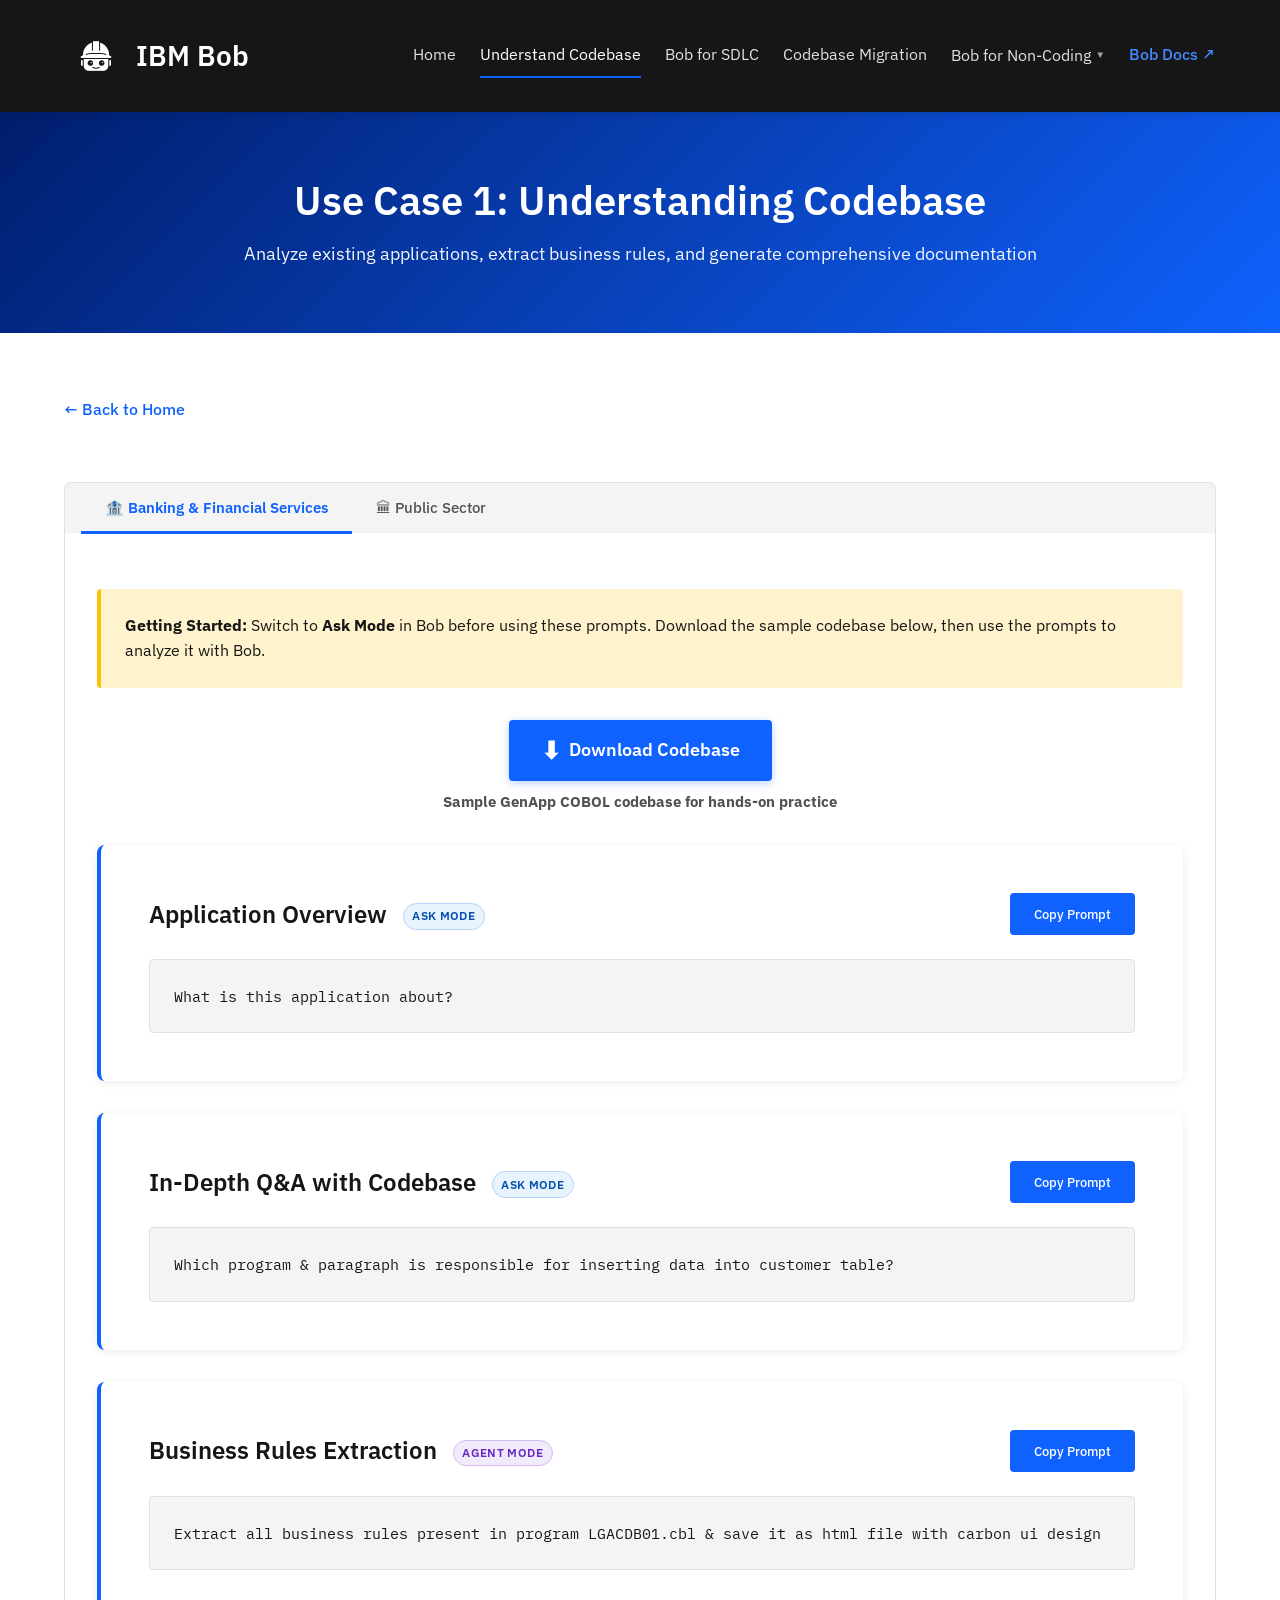
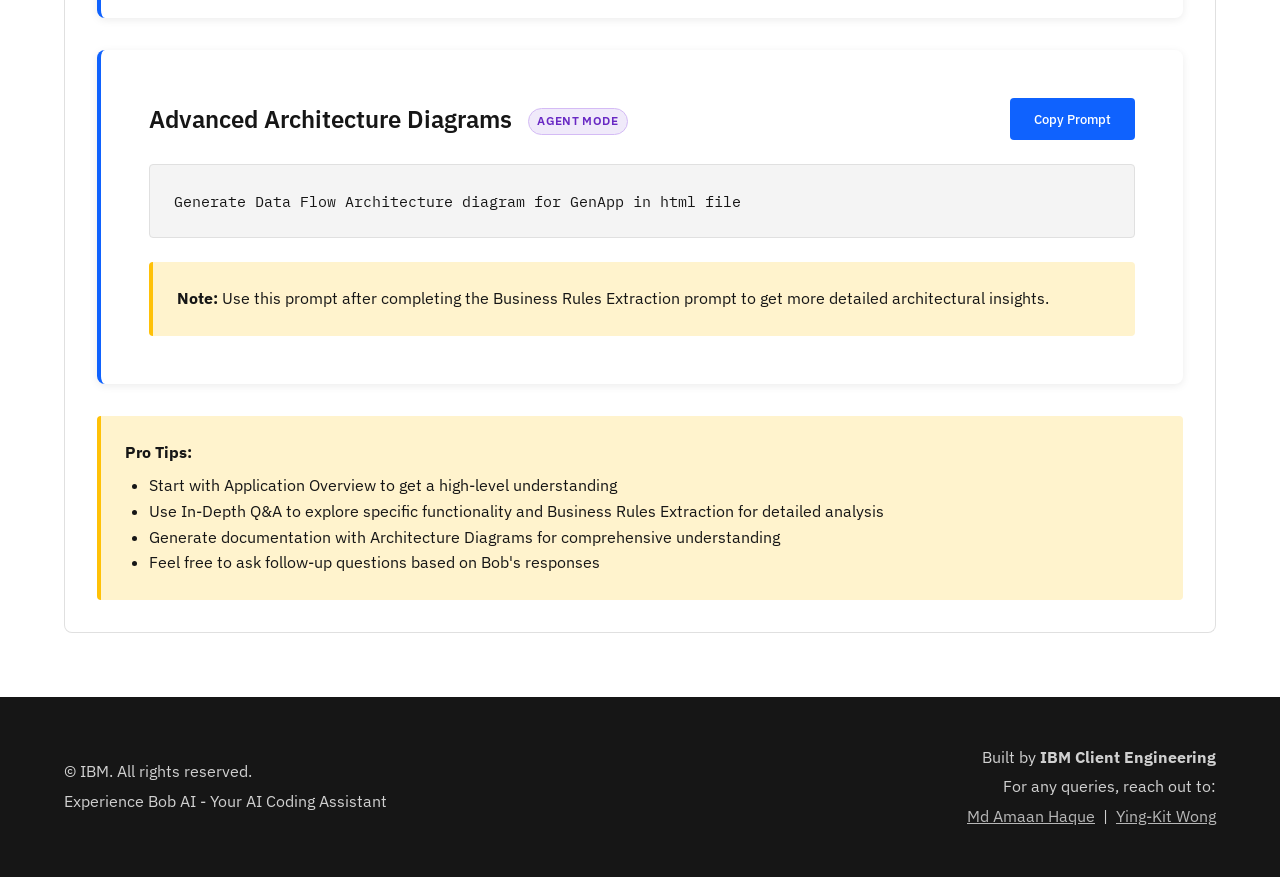
==== commit 109c4ec3: "Add files via upload" ====
--- a/use-case-1.html
+++ b/use-case-1.html
@@ -85,7 +85,7 @@
                     <!-- Prompt 1 -->
                     <div class="prompt-card">
                         <div class="prompt-header">
-                            <h2 class="prompt-title">Application Overview</h2>
+                            <h2 class="prompt-title">Application Overview <span class="mode-badge mode-badge-ask" title="Use Ask Mode in Bob for this prompt">Ask Mode</span></h2>
                             <button class="copy-btn" data-prompt="prompt-1-1">Copy Prompt</button>
                         </div>
                         <div class="prompt-content" id="prompt-1-1">What is this application about?</div>
@@ -94,7 +94,7 @@
                     <!-- Prompt 2 -->
                     <div class="prompt-card">
                         <div class="prompt-header">
-                            <h2 class="prompt-title">In-Depth Q&amp;A with Codebase</h2>
+                            <h2 class="prompt-title">In-Depth Q&amp;A with Codebase <span class="mode-badge mode-badge-ask" title="Use Ask Mode in Bob for this prompt">Ask Mode</span></h2>
                             <button class="copy-btn" data-prompt="prompt-1-2">Copy Prompt</button>
                         </div>
                         <div class="prompt-content" id="prompt-1-2">Which program &amp; paragraph is responsible for inserting data into customer table?</div>
@@ -103,7 +103,7 @@
                     <!-- Prompt 3 -->
                     <div class="prompt-card">
                         <div class="prompt-header">
-                            <h2 class="prompt-title">Business Rules Extraction</h2>
+                            <h2 class="prompt-title">Business Rules Extraction <span class="mode-badge mode-badge-agent" title="Use Agent Mode in Bob for this prompt">Agent Mode</span></h2>
                             <button class="copy-btn" data-prompt="prompt-1-3">Copy Prompt</button>
                         </div>
                         <div class="prompt-content" id="prompt-1-3">Extract all business rules present in program LGACDB01.cbl &amp; save it as html file with carbon ui design</div>
@@ -112,7 +112,7 @@
                     <!-- Prompt 4 -->
                     <div class="prompt-card">
                         <div class="prompt-header">
-                            <h2 class="prompt-title">Advanced Architecture Diagrams</h2>
+                            <h2 class="prompt-title">Advanced Architecture Diagrams <span class="mode-badge mode-badge-agent" title="Use Agent Mode in Bob for this prompt">Agent Mode</span></h2>
                             <button class="copy-btn" data-prompt="prompt-1-4a">Copy Prompt</button>
                         </div>
                         <div class="prompt-content" id="prompt-1-4a">Generate Data Flow Architecture diagram for GenApp in html file</div>
@@ -151,7 +151,7 @@
                     <!-- Prompt 1 -->
                     <div class="prompt-card">
                         <div class="prompt-header">
-                            <h2 class="prompt-title">Application Overview</h2>
+                            <h2 class="prompt-title">Application Overview <span class="mode-badge mode-badge-ask" title="Use Ask Mode in Bob for this prompt">Ask Mode</span></h2>
                             <button class="copy-btn" data-prompt="ps-prompt-1-1">Copy Prompt</button>
                         </div>
                         <div class="prompt-content" id="ps-prompt-1-1">What is this application about?</div>
@@ -160,7 +160,7 @@
                     <!-- Prompt 2 -->
                     <div class="prompt-card">
                         <div class="prompt-header">
-                            <h2 class="prompt-title">In-Depth Q&amp;A with Codebase</h2>
+                            <h2 class="prompt-title">In-Depth Q&amp;A with Codebase <span class="mode-badge mode-badge-ask" title="Use Ask Mode in Bob for this prompt">Ask Mode</span></h2>
                             <button class="copy-btn" data-prompt="ps-prompt-1-2">Copy Prompt</button>
                         </div>
                         <div class="prompt-content" id="ps-prompt-1-2">Which class and method is responsible for validating and submitting a new citizen service request? Walk me through the business rules it enforces.</div>
@@ -169,7 +169,7 @@
                     <!-- Prompt 3 -->
                     <div class="prompt-card">
                         <div class="prompt-header">
-                            <h2 class="prompt-title">Business Rules Extraction</h2>
+                            <h2 class="prompt-title">Business Rules Extraction <span class="mode-badge mode-badge-agent" title="Use Agent Mode in Bob for this prompt">Agent Mode</span></h2>
                             <button class="copy-btn" data-prompt="ps-prompt-1-3">Copy Prompt</button>
                         </div>
                         <div class="prompt-content" id="ps-prompt-1-3">Extract all business rules present in ServiceRequestService.java &amp; CitizenService.java and save them as an HTML file with Carbon UI design</div>
@@ -178,7 +178,7 @@
                     <!-- Prompt 4 -->
                     <div class="prompt-card">
                         <div class="prompt-header">
-                            <h2 class="prompt-title">Advanced Architecture Diagrams</h2>
+                            <h2 class="prompt-title">Advanced Architecture Diagrams <span class="mode-badge mode-badge-agent" title="Use Agent Mode in Bob for this prompt">Agent Mode</span></h2>
                             <button class="copy-btn" data-prompt="ps-prompt-1-4">Copy Prompt</button>
                         </div>
                         <div class="prompt-content" id="ps-prompt-1-4">Generate a Data Flow Architecture diagram for CitizenServicesApp showing how a citizen service request flows from submission through officer review to resolution. Save it as an HTML file.</div>
--- a/styles.css
+++ b/styles.css
@@ -501,6 +501,35 @@
     color: var(--gray-100);
 }
 
+/* ── Mode badge (Ask / Agent) shown next to prompt titles ── */
+.mode-badge {
+    display: inline-flex;
+    align-items: center;
+    gap: 0.3rem;
+    font-size: 0.72rem;
+    font-weight: 600;
+    letter-spacing: 0.03em;
+    text-transform: uppercase;
+    padding: 0.2rem 0.55rem;
+    border-radius: 20px;
+    vertical-align: middle;
+    margin-left: 0.6rem;
+    white-space: nowrap;
+    font-family: 'IBM Plex Sans', sans-serif;
+}
+
+.mode-badge-ask {
+    background: #e8f4fd;
+    color: #0550ae;
+    border: 1px solid #b6d4f7;
+}
+
+.mode-badge-agent {
+    background: #f0eafa;
+    color: #6929c4;
+    border: 1px solid #d4bbf5;
+}
+
 .copy-btn {
     background: var(--primary-blue);
     color: var(--white);
